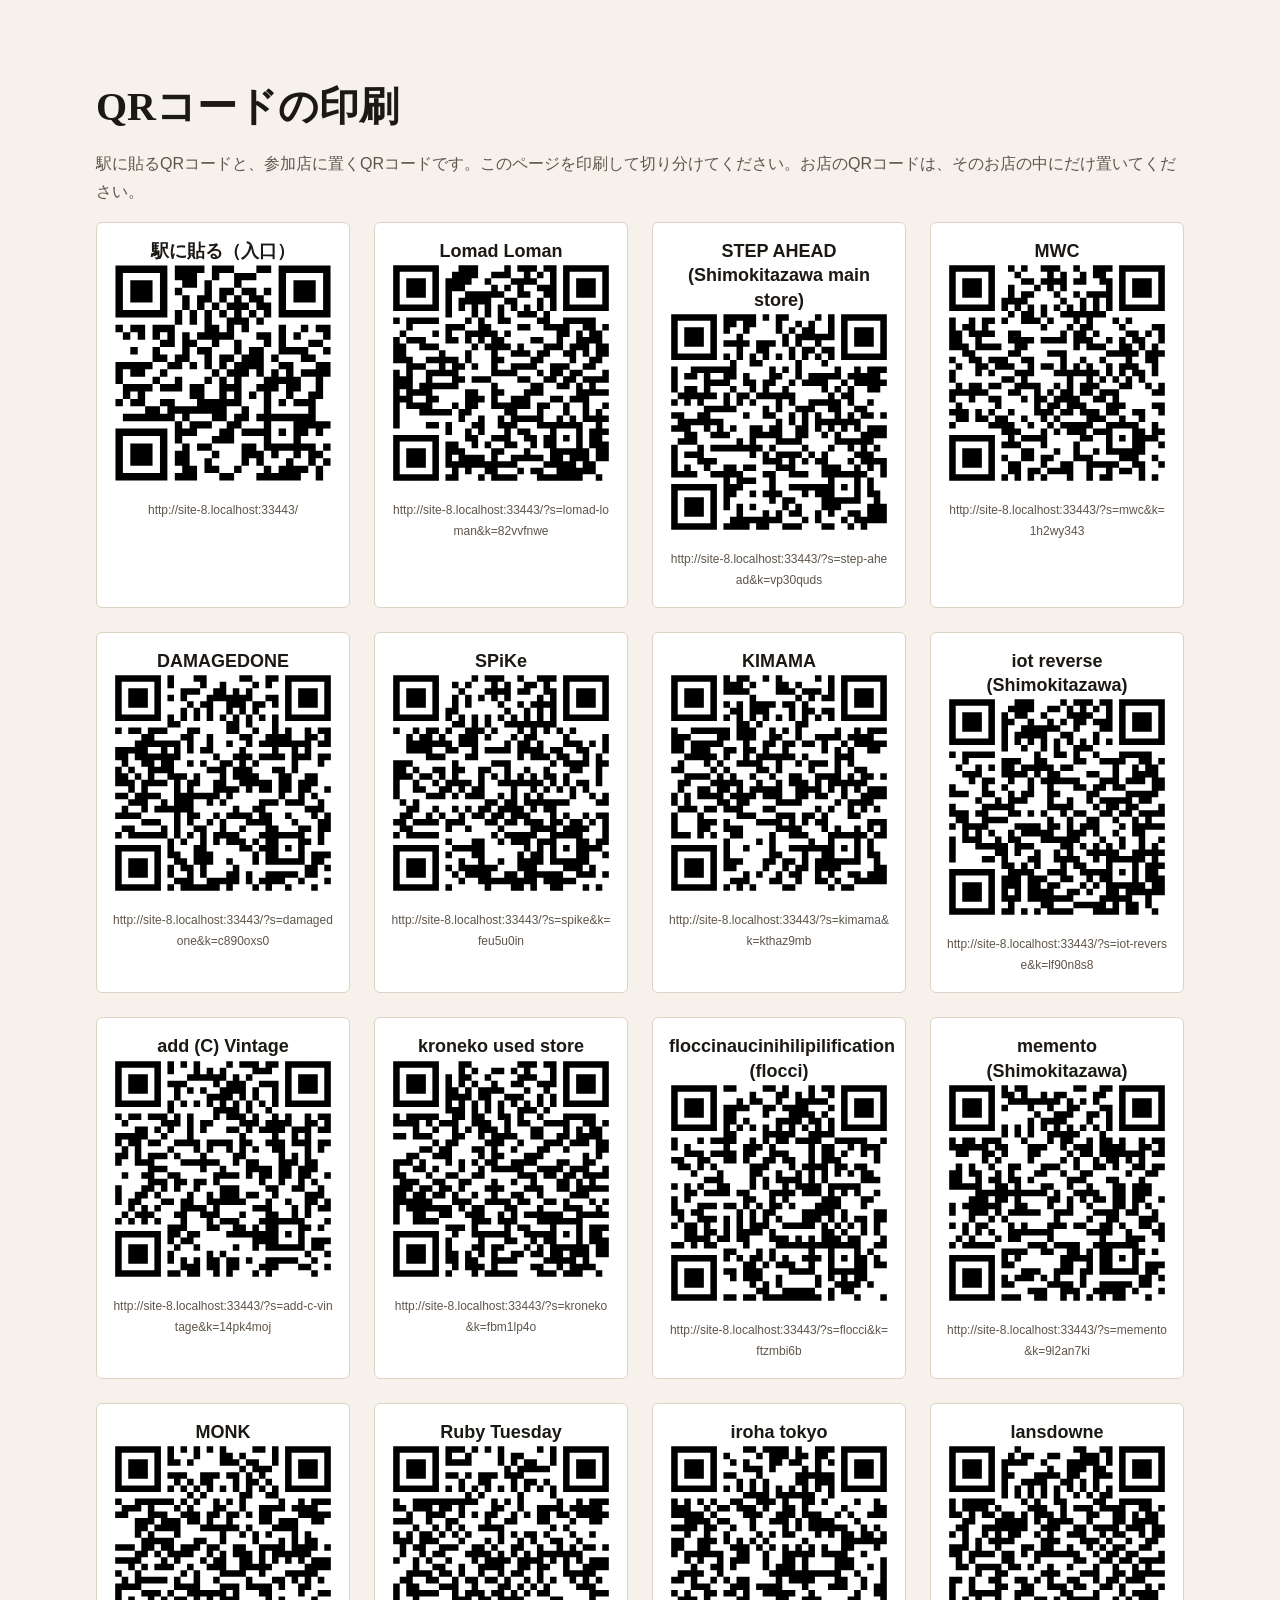
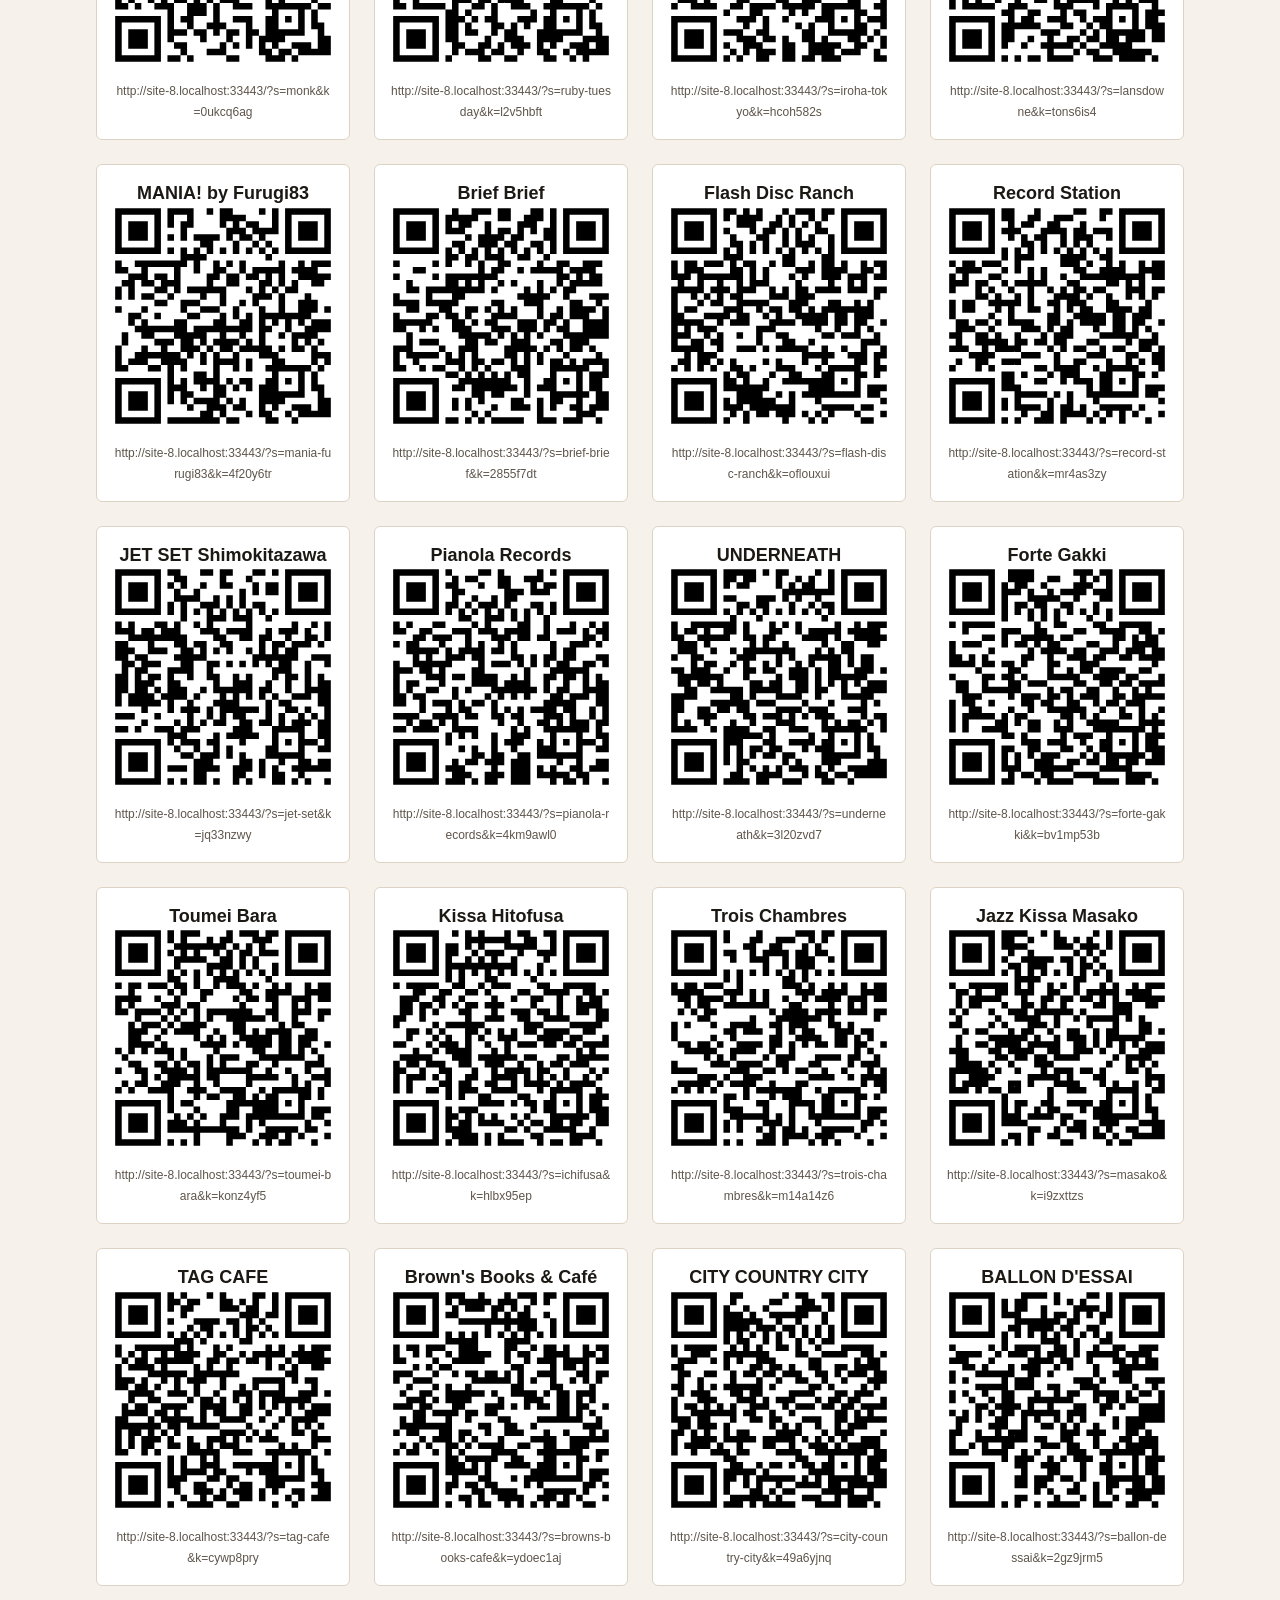
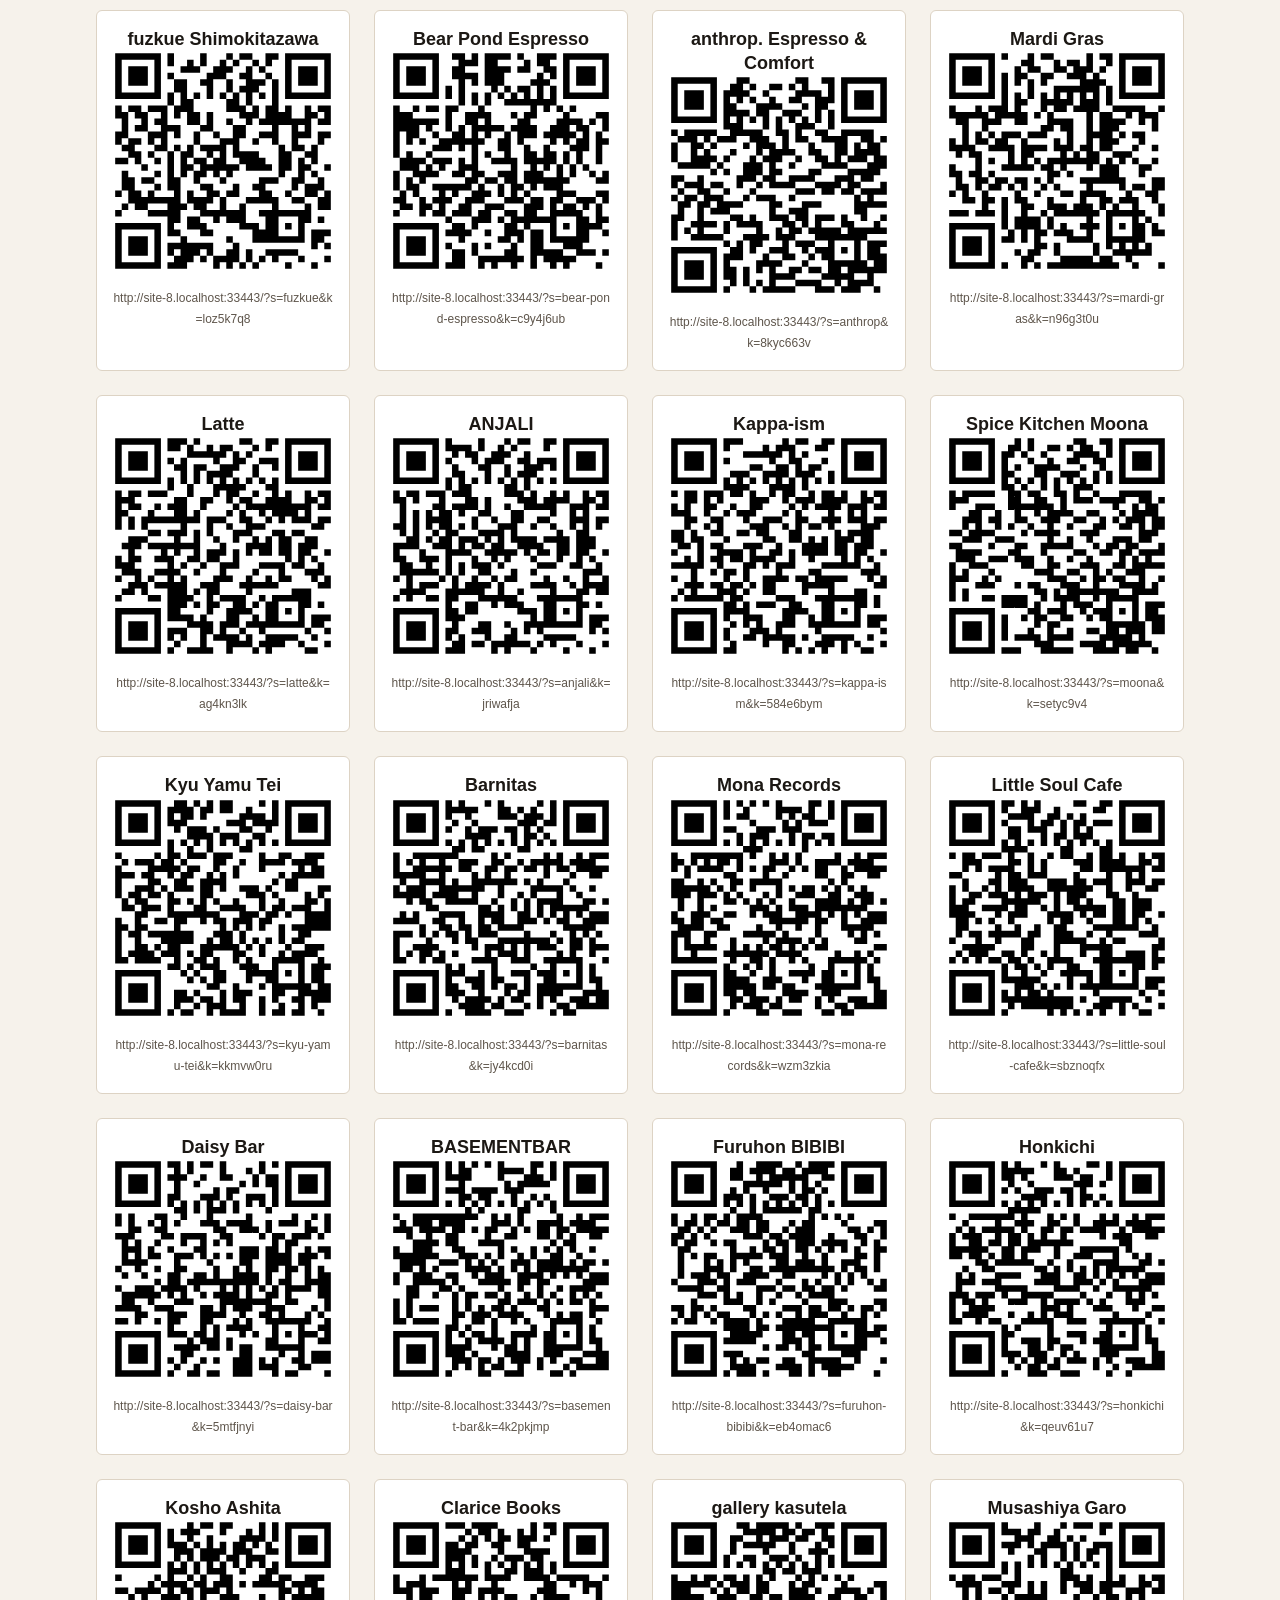
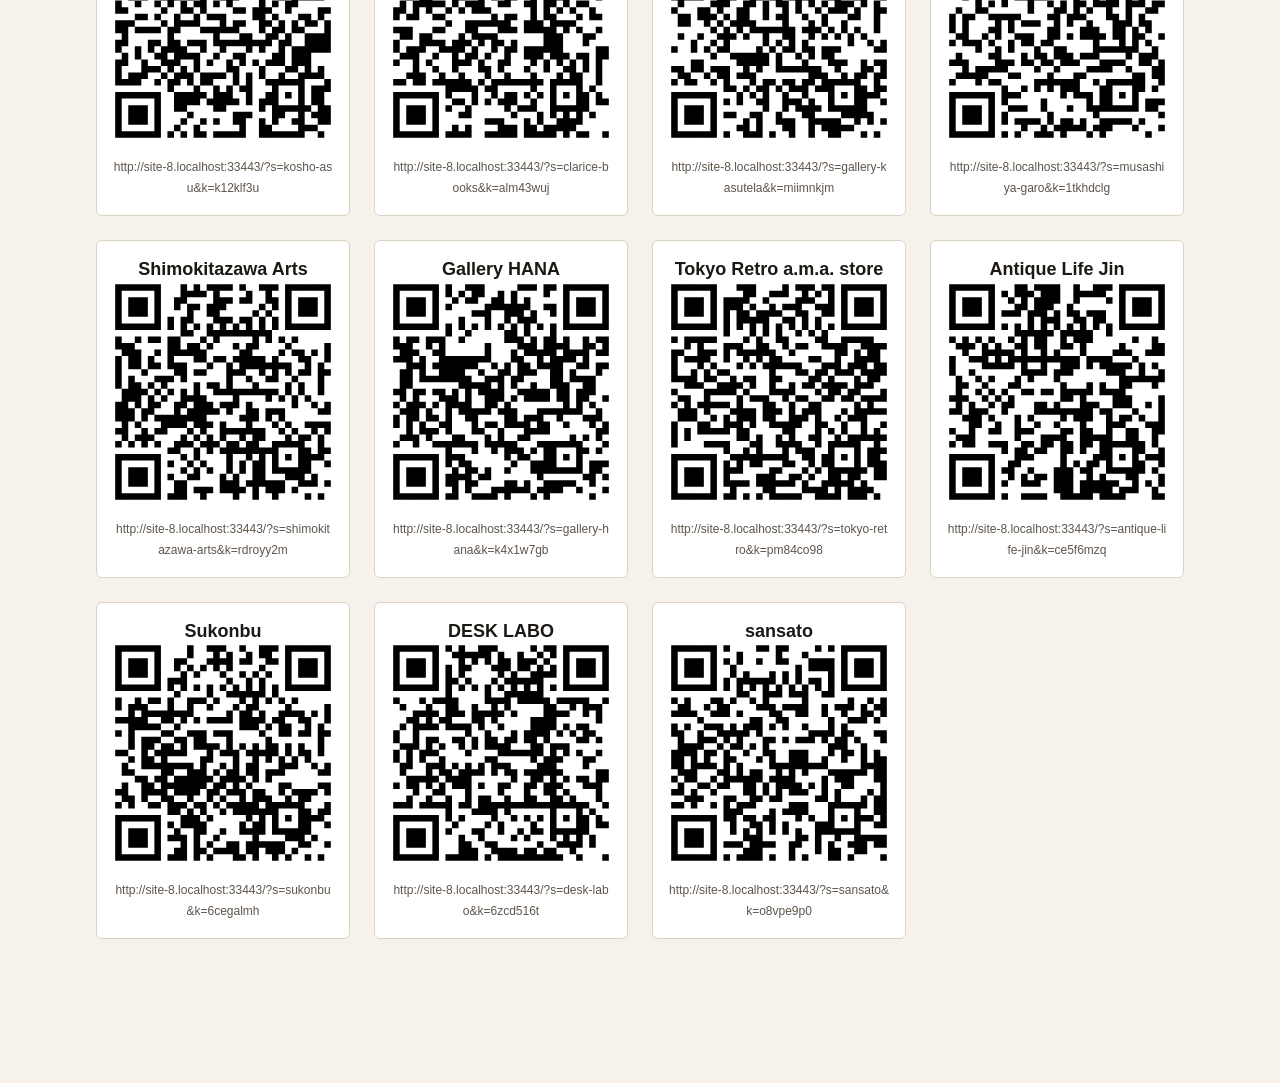
==== qr.html @ 96d7427f "ミニシアター・お笑いを外す" ====
<!DOCTYPE html>
<html lang="ja">
<head>
  <meta charset="UTF-8">
  <meta name="viewport" content="width=device-width, initial-scale=1">
  <title>QRコードの印刷</title>
  <meta name="robots" content="noindex">
  <link rel="stylesheet" href="style.css?v=16">
</head>
<body>
  <main class="qr-page">
    <section class="block">
      <h1 class="h-page">QRコードの印刷</h1>
      <p class="sub no-print">駅に貼るQRコードと、参加店に置くQRコードです。このページを印刷して切り分けてください。お店のQRコードは、そのお店の中にだけ置いてください。</p>
      <ul class="qr-list" id="list"></ul>
    </section>
  </main>
  <script src="vendor/qrcode.js"></script>
  <script src="data/config.js?v=16"></script>
  <script src="data/stores.js?v=16"></script>
  <script>
    (function () {
      var base = location.href.replace(/qr\.html.*$/, "");
      var items = [{ title: "駅に貼る（入口）", url: base }].concat(
        window.STORES.map(function (s) {
          return { title: s.name, url: base + "?s=" + encodeURIComponent(s.id) + "&k=" + encodeURIComponent(s.key) };
        })
      );
      document.getElementById("list").innerHTML = items.map(function (it) {
        var qr = qrcode(0, "M");
        qr.addData(it.url);
        qr.make();
        var title = it.title.replace(/[&<>]/g, function (c) { return { "&": "&amp;", "<": "&lt;", ">": "&gt;" }[c]; });
        return '<li class="qr-item"><h2>' + title + "</h2>" +
          qr.createSvgTag({ cellSize: 6, margin: 2, scalable: true }) +
          "<p>" + it.url.replace(/&/g, "&amp;") + "</p></li>";
      }).join("");
    })();
  </script>
</body>
</html>
---- style.css ----
:root {
  --bg: #F6F2EB;
  --paper: #ECE5D9;
  --ink: #1C1814;
  --sub: #5E554B;
  --night: #15110E;
  --on-night: #F2ECE2;
  --accent: #B5432A;
  --accent-dark: #8E3320;
  --line: #DDD3C4;
  --ok: #2F6B3F;
  --error: #A8321E;
  --r-btn: 4px;
  --r-box: 6px;
  --serif: "Noto Serif JP", "Hiragino Mincho ProN", "Yu Mincho", "Songti SC", "Nanum Myeongjo", Georgia, serif;
}

* { box-sizing: border-box; }
html { -webkit-text-size-adjust: 100%; scroll-padding-top: 72px; }

body {
  margin: 0;
  background: var(--bg);
  color: var(--ink);
  font-family: system-ui, -apple-system, "Segoe UI", Roboto, "Helvetica Neue", Arial, sans-serif;
  font-size: 16px;
  line-height: 1.75;
}
html:lang(ja) body { font-family: "Hiragino Sans", "Hiragino Kaku Gothic ProN", "Noto Sans JP", "Yu Gothic", sans-serif; }
html:lang(zh) body { font-family: "PingFang SC", "Hiragino Sans GB", "Noto Sans SC", "Microsoft YaHei", sans-serif; }
html:lang(ko) body { font-family: "Apple SD Gothic Neo", "Noto Sans KR", "Malgun Gothic", sans-serif; }

h1, h2, h3 { line-height: 1.35; margin: 0; }
img { max-width: 100%; }

.wrap {
  max-width: 1120px;
  margin: 0 auto;
  padding: 0 16px;
}
@media (min-width: 768px) { .wrap { padding: 0 32px; } }

/* ---- ヘッダー（どの画面でも上に固定） ---- */
.top {
  position: sticky;
  top: 0;
  z-index: 10;
  background: var(--night);
  color: var(--on-night);
}
.top-in {
  max-width: 1120px;
  margin: 0 auto;
  padding: 10px 16px;
  display: flex;
  flex-wrap: wrap;
  align-items: center;
  gap: 8px 24px;
}
@media (min-width: 768px) { .top-in { padding: 14px 32px; } }
.brand {
  font-family: var(--serif);
  font-weight: 700;
  font-size: 18px;
  letter-spacing: 0.04em;
  color: var(--on-night);
  text-decoration: none;
  margin-right: auto;
}
.nav { display: none; gap: 24px; }
.nav a { color: var(--on-night); text-decoration: none; font-size: 14px; }
.nav a:hover { text-decoration: underline; text-underline-offset: 4px; }
@media (min-width: 900px) { .nav { display: flex; } }
.langs { display: flex; gap: 4px; }
.langs button {
  font: inherit;
  font-size: 13px;
  padding: 3px 8px;
  border: 1px solid rgba(242, 236, 226, 0.35);
  border-radius: var(--r-btn);
  background: transparent;
  color: var(--on-night);
  cursor: pointer;
}
.langs button[aria-current="true"] {
  background: var(--on-night);
  border-color: var(--on-night);
  color: var(--night);
  font-weight: 700;
}

/* ---- トップの写真（お店の写真を並べ、上に名前を重ねる） ---- */
.hero {
  position: relative;
  height: 44vh;
  min-height: 300px;
  max-height: 640px;
  overflow: hidden;
  background: var(--night);
}
@media (min-width: 768px) { .hero { height: 70vh; } }
.mosaic {
  position: absolute;
  inset: 0;
  display: grid;
  grid-template-columns: repeat(3, minmax(0, 1fr));
  grid-template-rows: repeat(3, minmax(0, 1fr));
  gap: 2px;
}
.mosaic img { width: 100%; height: 100%; min-height: 0; object-fit: cover; display: block; }
.mosaic img:nth-child(n+10) { display: none; }
@media (min-width: 768px) {
  .mosaic { grid-template-columns: repeat(4, minmax(0, 1fr)); }
  .mosaic img:nth-child(n+10) { display: block; }
}
.hero::after {
  content: "";
  position: absolute;
  inset: 0;
  background: rgba(21, 17, 14, 0.58);
}
.hero-text {
  position: absolute;
  inset: 0;
  z-index: 1;
  display: flex;
  flex-direction: column;
  align-items: center;
  justify-content: center;
  text-align: center;
  padding: 0 16px;
  color: var(--on-night);
}
.hero-name {
  font-family: var(--serif);
  font-size: clamp(30px, 8vw, 64px);
  font-weight: 700;
  letter-spacing: 0.06em;
  margin: 0;
  line-height: 1.2;
  text-wrap: balance;
}
@media (max-width: 599px) { .hero-name { font-size: 34px; letter-spacing: 0.03em; } }
.hero-line {
  font-family: var(--serif);
  font-weight: 500;
  font-size: clamp(16px, 3.4vw, 24px);
  letter-spacing: 0.12em;
  margin-top: 16px;
  padding-top: 16px;
  border-top: 1px solid rgba(242, 236, 226, 0.6);
  text-wrap: balance;
}
@media (max-width: 599px) { .hero-line { letter-spacing: 0.04em; } }

/* ---- 見出し ---- */
.h-sec {
  font-family: var(--serif);
  font-size: clamp(22px, 4.5vw, 30px);
  font-weight: 700;
  letter-spacing: 0.04em;
}
.h-page {
  font-family: var(--serif);
  font-size: clamp(26px, 6vw, 40px);
  font-weight: 700;
  margin: 40px 0 16px;
}
.sub { color: var(--sub); margin: 8px 0 16px; }

.resume { margin: 24px 0 0; }
.resume a { color: var(--accent); font-weight: 700; }

/* ---- スタイルを選ぶ ---- */
.pick { padding: 40px 0 0; }
.tiles-group { border: 0; padding: 0; margin: 32px 0 0; min-width: 0; }
.h-group {
  font-family: var(--serif);
  font-size: 20px;
  font-weight: 700;
  padding: 0 0 8px;
  border-bottom: 2px solid var(--ink);
  width: 100%;
}
.tiles-group .sub { margin: 12px 0 0; }
.tiles {
  border: 0;
  padding: 0;
  margin: 16px 0 0;
  display: grid;
  grid-template-columns: repeat(2, 1fr);
  gap: 8px;
}
@media (min-width: 600px) { .tiles { grid-template-columns: repeat(3, 1fr); gap: 12px; } }
@media (min-width: 1000px) { .tiles { grid-template-columns: repeat(4, 1fr); } }
.tile {
  position: relative;
  display: block;
  aspect-ratio: 4 / 3;
  overflow: hidden;
  border-radius: var(--r-box);
  background: var(--night);
  cursor: pointer;
  outline: 3px solid transparent;
  outline-offset: -3px;
}
.tile input { position: absolute; opacity: 0; width: 1px; height: 1px; }
.tile img { width: 100%; height: 100%; object-fit: cover; display: block; }
.tile.no-photo { background: #2B241E; }
.tile-label {
  position: absolute;
  left: 0; right: 0; bottom: 0;
  padding: 8px 12px;
  background: rgba(21, 17, 14, 0.78);
  color: var(--on-night);
  display: flex;
  flex-direction: column;
}
.tile.no-photo .tile-label { top: 0; justify-content: flex-end; background: none; }
.tile-name { font-weight: 700; font-size: 15px; line-height: 1.4; }
.tile-count { font-size: 12px; opacity: 0.8; }
.tile-check {
  position: absolute;
  top: 8px; right: 8px;
  width: 28px; height: 28px;
  border-radius: 50%;
  border: 2px solid var(--on-night);
  background: rgba(21, 17, 14, 0.4);
}
.tile input:checked ~ .tile-check { background: var(--accent); border-color: var(--accent); }
.tile input:checked ~ .tile-check::after {
  content: "";
  position: absolute;
  left: 8px; top: 3px;
  width: 7px; height: 13px;
  border: solid #fff;
  border-width: 0 3px 3px 0;
  transform: rotate(45deg);
}
.tile:has(input:checked) { outline-color: var(--accent); }
.tile:has(input:focus-visible) { outline-color: var(--ink); }

.pick-bar {
  position: static;
  bottom: 0;
  z-index: 5;
  margin: 16px -16px 0;
  padding: 12px 16px;
  background: var(--bg);
  border-top: 1px solid var(--line);
}
@media (min-width: 768px) { .pick-bar { margin: 24px 0 0; padding: 16px 0; } }
.pick-bar.is-on { position: sticky; }
.pick-bar-in { display: flex; align-items: center; gap: 16px; }
.pick-count { color: var(--sub); font-size: 14px; white-space: nowrap; }
.pick-bar .btn { margin: 0; }
@media (min-width: 768px) { .pick-bar .btn { width: auto; min-width: 280px; margin-left: auto; } }

/* ---- 遊び方・地図 ---- */
.steps { padding: 56px 0 0; }
.steps ol {
  margin: 16px 0 0;
  padding: 0;
  list-style: none;
  counter-reset: step;
  display: grid;
  gap: 12px;
}
@media (min-width: 900px) { .steps ol { grid-template-columns: 1.1fr 1fr 1.2fr; gap: 32px; } }
.steps li {
  counter-increment: step;
  padding-top: 12px;
  border-top: 2px solid var(--ink);
}
.steps li::before {
  content: counter(step, decimal-leading-zero);
  display: block;
  font-family: var(--serif);
  font-size: 22px;
  font-weight: 700;
  color: var(--accent);
}
.map { padding: 56px 0 64px; }
.map iframe {
  display: block;
  width: 100%;
  height: 320px;
  border: 1px solid var(--line);
  border-radius: var(--r-box);
}
@media (min-width: 768px) { .map iframe { height: 440px; } }
.map-credit { font-size: 12px; color: var(--sub); margin: 4px 0 0; }
.map-credit a { color: inherit; }

/* ---- ボタン・リンク ---- */
.actions { display: flex; flex-direction: column; gap: 8px; margin-top: 24px; }
.btn {
  display: block;
  width: 100%;
  font: inherit;
  font-weight: 700;
  text-align: center;
  text-decoration: none;
  padding: 14px 16px;
  margin-top: 16px;
  border: 2px solid var(--ink);
  border-radius: var(--r-btn);
  background: var(--ink);
  color: var(--bg);
  cursor: pointer;
}
.actions .btn { margin-top: 0; }
.btn:hover { background: var(--accent-dark); border-color: var(--accent-dark); }
.btn-go { background: var(--accent); border-color: var(--accent); }
.btn:disabled { background: var(--line); border-color: var(--line); color: var(--sub); cursor: default; }
.btn-line { background: transparent; color: var(--ink); }
.btn-line:hover { background: var(--paper); color: var(--ink); border-color: var(--ink); }
@media (min-width: 768px) { .route .btn, .about .btn { width: auto; display: inline-block; padding: 12px 32px; } }
.btn:focus-visible, .langs button:focus-visible, .link:focus-visible, .nav a:focus-visible {
  outline: 3px solid var(--accent);
  outline-offset: 2px;
}
.link { display: inline-block; margin-top: 8px; color: var(--accent); font-weight: 700; }
.shop-links { display: flex; flex-wrap: wrap; gap: 4px 20px; }
.link-sub { color: var(--ink); font-weight: 400; }

/* ---- 3軒の画面：選んだスタイルの写真を上に大きく出す ---- */
.banner {
  position: relative;
  height: 34vh;
  min-height: 220px;
  max-height: 420px;
  overflow: hidden;
  background: var(--night);
}
.banner-photos { position: absolute; inset: 0; display: grid; grid-auto-flow: column; grid-auto-columns: minmax(0, 1fr); gap: 2px; }
.banner img { width: 100%; height: 100%; object-fit: cover; display: block; }
@media (max-width: 599px) { .banner-photos.n3 img:nth-child(3), .banner-photos.n4 img:nth-child(n+3) { display: none; } }
.banner::after { content: ""; position: absolute; inset: 0; background: rgba(21, 17, 14, 0.5); }
.banner-text {
  position: absolute;
  z-index: 1;
  left: 0; right: 0; bottom: 0;
  max-width: 1120px;
  margin: 0 auto;
  padding: 24px 16px;
  color: var(--on-night);
}
@media (min-width: 768px) { .banner-text { padding: 40px 32px; } }
.banner-kicker { margin: 0; font-size: 14px; letter-spacing: 0.08em; }
.banner-title { font-family: var(--serif); font-size: clamp(28px, 6vw, 48px); font-weight: 700; }

.route { padding-bottom: 64px; }
.progress {
  display: flex; align-items: center; gap: 16px;
  font-weight: 700; margin: 24px 0 8px;
}
.meter { flex: 1; height: 6px; background: var(--paper); border-radius: 3px; overflow: hidden; max-width: 480px; }
.meter span { display: block; height: 100%; background: var(--accent); }

.shops { list-style: none; padding: 0; margin: 32px 0 0; }
.shop {
  border: 1px solid var(--line);
  border-radius: var(--r-box);
  background: #fff;
  overflow: hidden;
  margin-bottom: 20px;
}
@media (min-width: 768px) {
  .shop { display: grid; grid-template-columns: 2fr 3fr; }
  .shop.no-photo { grid-template-columns: 1fr; }
}
.shop-photo { margin: 0; }
.shop-photo img { display: block; width: 100%; height: 220px; object-fit: cover; }
@media (min-width: 768px) { .shop-photo img { height: 100%; min-height: 280px; } }
.shop-body { padding: 20px; }
@media (min-width: 768px) { .shop-body { padding: 28px 32px; } }
.shop-body p { margin: 8px 0 0; }
.shop-head { display: flex; align-items: flex-start; gap: 16px; }
.shop-head h3 { flex: 1; min-width: 0; font-family: var(--serif); font-size: 22px; font-weight: 700; overflow-wrap: anywhere; }
.shop-no {
  flex: none;
  font-family: var(--serif);
  font-size: 22px;
  font-weight: 700;
  color: var(--accent);
  line-height: 1.35;
}
.status {
  flex: none;
  font-size: 13px;
  font-weight: 700;
  color: var(--sub);
  padding: 2px 8px;
  border: 1px solid var(--line);
  border-radius: var(--r-btn);
}
.is-found .status { color: var(--ok); border-color: var(--ok); }
.cats { color: var(--accent); font-size: 13px; font-weight: 700; letter-spacing: 0.04em; }
.desc { font-size: 15px; }
.addr { font-size: 13px; color: var(--sub); }
.done { font-size: 20px; font-weight: 700; color: var(--ok); margin: 16px 0 0; }

/* ---- メッセージ ---- */
.block { padding: 40px 0 64px; }
.message-text { font-family: var(--serif); font-size: 22px; font-weight: 700; margin: 0; }
.is-ok .message-text { color: var(--ok); }

/* ---- このサイトについて ---- */
.about { max-width: 760px; padding-bottom: 64px; }
.about .h-sec { font-size: 20px; margin-top: 40px; }
.about-info { margin: 16px 0 0; }
.about-info div { display: flex; gap: 16px; padding: 8px 0; border-bottom: 1px solid var(--line); }
.about-info dt { width: 8em; flex: none; color: var(--sub); }
.about-info dd { margin: 0; }
.about a { color: var(--accent); }

/* ---- ページ下 ---- */
.foot { background: var(--night); color: var(--on-night); font-size: 14px; }
.foot-in { padding-top: 40px; padding-bottom: 40px; display: grid; gap: 16px; }
@media (min-width: 768px) { .foot-in { grid-template-columns: 1fr 2fr; align-items: start; } }
.foot-brand { font-family: var(--serif); font-size: 20px; font-weight: 700; margin: 0; }
.foot-info { margin: 0; }
.foot-info div { display: flex; gap: 16px; }
.foot-info dt { width: 7em; flex: none; opacity: 0.7; }
.foot-info dd { margin: 0; }
.foot a { color: var(--on-night); }
.foot-links, .foot-copy { margin: 0; }
.foot-copy { opacity: 0.7; font-size: 12px; }
@media (min-width: 768px) { .foot-links, .foot-copy { grid-column: 2; } }

.visually-hidden {
  position: absolute; width: 1px; height: 1px; overflow: hidden;
  clip: rect(0 0 0 0); white-space: nowrap;
}
.error { color: var(--error); font-weight: 700; }

/* ---- 印刷用QRページ ---- */
.qr-page { max-width: 1120px; margin: 0 auto; padding: 0 16px 64px; }
.qr-list { list-style: none; padding: 0; display: grid; gap: 24px; grid-template-columns: repeat(auto-fill, minmax(240px, 1fr)); }
.qr-item {
  border: 1px solid var(--line);
  border-radius: var(--r-box);
  background: #fff;
  padding: 16px;
  text-align: center;
  break-inside: avoid;
}
.qr-item svg { width: 100%; max-width: 220px; height: auto; }
.qr-item h2 { font-size: 18px; }
.qr-item p { font-size: 12px; color: var(--sub); word-break: break-all; margin: 8px 0 0; }

@media print {
  body { background: #fff; }
  .no-print { display: none; }
}
@media (prefers-reduced-motion: reduce) { html { scroll-behavior: auto; } }
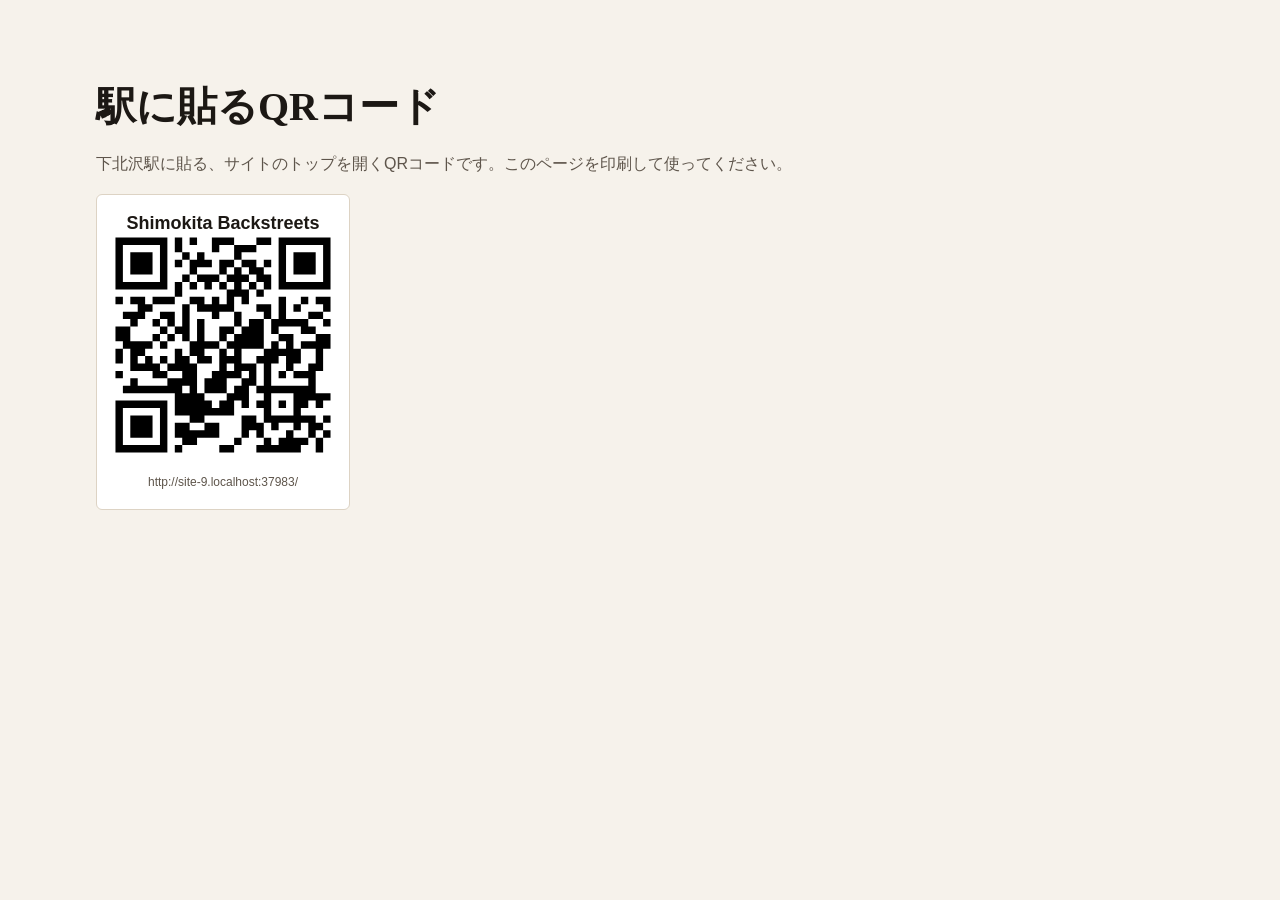
==== commit 08c6a57c: "トップの写真を自動で切り替わるようにし、店内のQRコードの仕組みを外す - 開いたときにスタイルが選ばれた状態になるのを直す - サイト名を Shimokita Backstreets にし、画面の言" ====
--- a/qr.html
+++ b/qr.html
@@ -3,38 +3,28 @@
 <head>
   <meta charset="UTF-8">
   <meta name="viewport" content="width=device-width, initial-scale=1">
-  <title>QRコードの印刷</title>
+  <title>駅に貼るQRコード</title>
   <meta name="robots" content="noindex">
-  <link rel="stylesheet" href="style.css?v=16">
+  <link rel="stylesheet" href="style.css?v=17">
 </head>
 <body>
   <main class="qr-page">
     <section class="block">
-      <h1 class="h-page">QRコードの印刷</h1>
-      <p class="sub no-print">駅に貼るQRコードと、参加店に置くQRコードです。このページを印刷して切り分けてください。お店のQRコードは、そのお店の中にだけ置いてください。</p>
+      <h1 class="h-page">駅に貼るQRコード</h1>
+      <p class="sub no-print">下北沢駅に貼る、サイトのトップを開くQRコードです。このページを印刷して使ってください。</p>
       <ul class="qr-list" id="list"></ul>
     </section>
   </main>
   <script src="vendor/qrcode.js"></script>
-  <script src="data/config.js?v=16"></script>
-  <script src="data/stores.js?v=16"></script>
   <script>
     (function () {
-      var base = location.href.replace(/qr\.html.*$/, "");
-      var items = [{ title: "駅に貼る（入口）", url: base }].concat(
-        window.STORES.map(function (s) {
-          return { title: s.name, url: base + "?s=" + encodeURIComponent(s.id) + "&k=" + encodeURIComponent(s.key) };
-        })
-      );
-      document.getElementById("list").innerHTML = items.map(function (it) {
-        var qr = qrcode(0, "M");
-        qr.addData(it.url);
-        qr.make();
-        var title = it.title.replace(/[&<>]/g, function (c) { return { "&": "&amp;", "<": "&lt;", ">": "&gt;" }[c]; });
-        return '<li class="qr-item"><h2>' + title + "</h2>" +
-          qr.createSvgTag({ cellSize: 6, margin: 2, scalable: true }) +
-          "<p>" + it.url.replace(/&/g, "&amp;") + "</p></li>";
-      }).join("");
+      var url = location.href.replace(/qr\.html.*$/, "");
+      var qr = qrcode(0, "M");
+      qr.addData(url);
+      qr.make();
+      document.getElementById("list").innerHTML = '<li class="qr-item"><h2>Shimokita Backstreets</h2>' +
+        qr.createSvgTag({ cellSize: 6, margin: 2, scalable: true }) +
+        "<p>" + url.replace(/&/g, "&amp;") + "</p></li>";
     })();
   </script>
 </body>
--- a/style.css
+++ b/style.css
@@ -89,36 +89,109 @@
   font-weight: 700;
 }
 
-/* ---- トップの写真（お店の写真を並べ、上に名前を重ねる） ---- */
+/* ---- トップの写真（お店の写真が自動で切り替わり、上に名前を重ねる） ---- */
 .hero {
   position: relative;
-  height: 44vh;
-  min-height: 300px;
-  max-height: 640px;
+  height: 56vh;
+  min-height: 360px;
+  max-height: 720px;
   overflow: hidden;
   background: var(--night);
 }
-@media (min-width: 768px) { .hero { height: 70vh; } }
-.mosaic {
+@media (min-width: 768px) { .hero { height: 76vh; } }
+.slides { position: absolute; inset: 0; }
+.slide {
   position: absolute;
   inset: 0;
-  display: grid;
-  grid-template-columns: repeat(3, minmax(0, 1fr));
-  grid-template-rows: repeat(3, minmax(0, 1fr));
-  gap: 2px;
-}
-.mosaic img { width: 100%; height: 100%; min-height: 0; object-fit: cover; display: block; }
-.mosaic img:nth-child(n+10) { display: none; }
-@media (min-width: 768px) {
-  .mosaic { grid-template-columns: repeat(4, minmax(0, 1fr)); }
-  .mosaic img:nth-child(n+10) { display: block; }
-}
-.hero::after {
+  margin: 0;
+  opacity: 0;
+  transition: opacity 1.2s ease;
+}
+.slide.is-on { opacity: 1; }
+.slide img { width: 100%; height: 100%; object-fit: cover; display: block; }
+.slide::after {
   content: "";
   position: absolute;
   inset: 0;
-  background: rgba(21, 17, 14, 0.58);
-}
+  background: rgba(21, 17, 14, 0.5);
+}
+.slide-name {
+  position: absolute;
+  left: 16px;
+  bottom: 64px;
+  z-index: 2;
+  color: var(--on-night);
+  font-family: var(--serif);
+  font-size: 14px;
+  letter-spacing: 0.06em;
+  pointer-events: none;
+}
+@media (min-width: 768px) { .slide-name { left: 32px; bottom: 28px; font-size: 15px; } }
+.slide-ctrl {
+  position: absolute;
+  left: 0;
+  right: 0;
+  bottom: 16px;
+  z-index: 3;
+  display: flex;
+  align-items: center;
+  justify-content: center;
+  gap: 8px;
+}
+@media (min-width: 768px) { .slide-ctrl { left: auto; right: 32px; bottom: 20px; } }
+.dots { display: flex; gap: 6px; }
+.dot {
+  width: 24px;
+  height: 24px;
+  padding: 0;
+  border: 0;
+  background: transparent;
+  cursor: pointer;
+  position: relative;
+}
+.dot::before {
+  content: "";
+  position: absolute;
+  left: 2px;
+  right: 2px;
+  top: 11px;
+  height: 2px;
+  background: rgba(242, 236, 226, 0.45);
+}
+.dot.is-on::before { background: var(--on-night); height: 3px; top: 10px; }
+.slide-btn {
+  width: 36px;
+  height: 36px;
+  padding: 0;
+  border: 1px solid rgba(242, 236, 226, 0.6);
+  border-radius: 50%;
+  background: transparent;
+  color: var(--on-night);
+  cursor: pointer;
+  display: flex;
+  align-items: center;
+  justify-content: center;
+}
+.slide-btn:hover { background: rgba(242, 236, 226, 0.15); }
+.dot:focus-visible, .slide-btn:focus-visible { outline: 2px solid var(--on-night); outline-offset: 2px; }
+.arrow {
+  width: 9px;
+  height: 9px;
+  border-top: 2px solid currentColor;
+  border-right: 2px solid currentColor;
+}
+.arrow-r { transform: translateX(-2px) rotate(45deg); }
+.arrow-l { transform: translateX(2px) rotate(-135deg); }
+.icon-pause { width: 10px; height: 12px; border-left: 3px solid currentColor; border-right: 3px solid currentColor; }
+.icon-play {
+  width: 0;
+  height: 0;
+  margin-left: 3px;
+  border-top: 7px solid transparent;
+  border-bottom: 7px solid transparent;
+  border-left: 11px solid currentColor;
+}
+@media (prefers-reduced-motion: reduce) { .slide { transition: none; } }
 .hero-text {
   position: absolute;
   inset: 0;
@@ -128,8 +201,9 @@
   align-items: center;
   justify-content: center;
   text-align: center;
-  padding: 0 16px;
-  color: var(--on-night);
+  padding: 0 16px 48px;
+  color: var(--on-night);
+  pointer-events: none;
 }
 .hero-name {
   font-family: var(--serif);
@@ -351,12 +425,7 @@
 .banner-title { font-family: var(--serif); font-size: clamp(28px, 6vw, 48px); font-weight: 700; }
 
 .route { padding-bottom: 64px; }
-.progress {
-  display: flex; align-items: center; gap: 16px;
-  font-weight: 700; margin: 24px 0 8px;
-}
-.meter { flex: 1; height: 6px; background: var(--paper); border-radius: 3px; overflow: hidden; max-width: 480px; }
-.meter span { display: block; height: 100%; background: var(--accent); }
+.list-count { font-weight: 700; color: var(--sub); margin: 24px 0 8px; }
 
 .shops { list-style: none; padding: 0; margin: 32px 0 0; }
 .shop {
@@ -386,25 +455,12 @@
   color: var(--accent);
   line-height: 1.35;
 }
-.status {
-  flex: none;
-  font-size: 13px;
-  font-weight: 700;
-  color: var(--sub);
-  padding: 2px 8px;
-  border: 1px solid var(--line);
-  border-radius: var(--r-btn);
-}
-.is-found .status { color: var(--ok); border-color: var(--ok); }
 .cats { color: var(--accent); font-size: 13px; font-weight: 700; letter-spacing: 0.04em; }
 .desc { font-size: 15px; }
 .addr { font-size: 13px; color: var(--sub); }
-.done { font-size: 20px; font-weight: 700; color: var(--ok); margin: 16px 0 0; }
-
-/* ---- メッセージ ---- */
+
+/* ---- 印刷用ページの余白 ---- */
 .block { padding: 40px 0 64px; }
-.message-text { font-family: var(--serif); font-size: 22px; font-weight: 700; margin: 0; }
-.is-ok .message-text { color: var(--ok); }
 
 /* ---- このサイトについて ---- */
 .about { max-width: 760px; padding-bottom: 64px; }
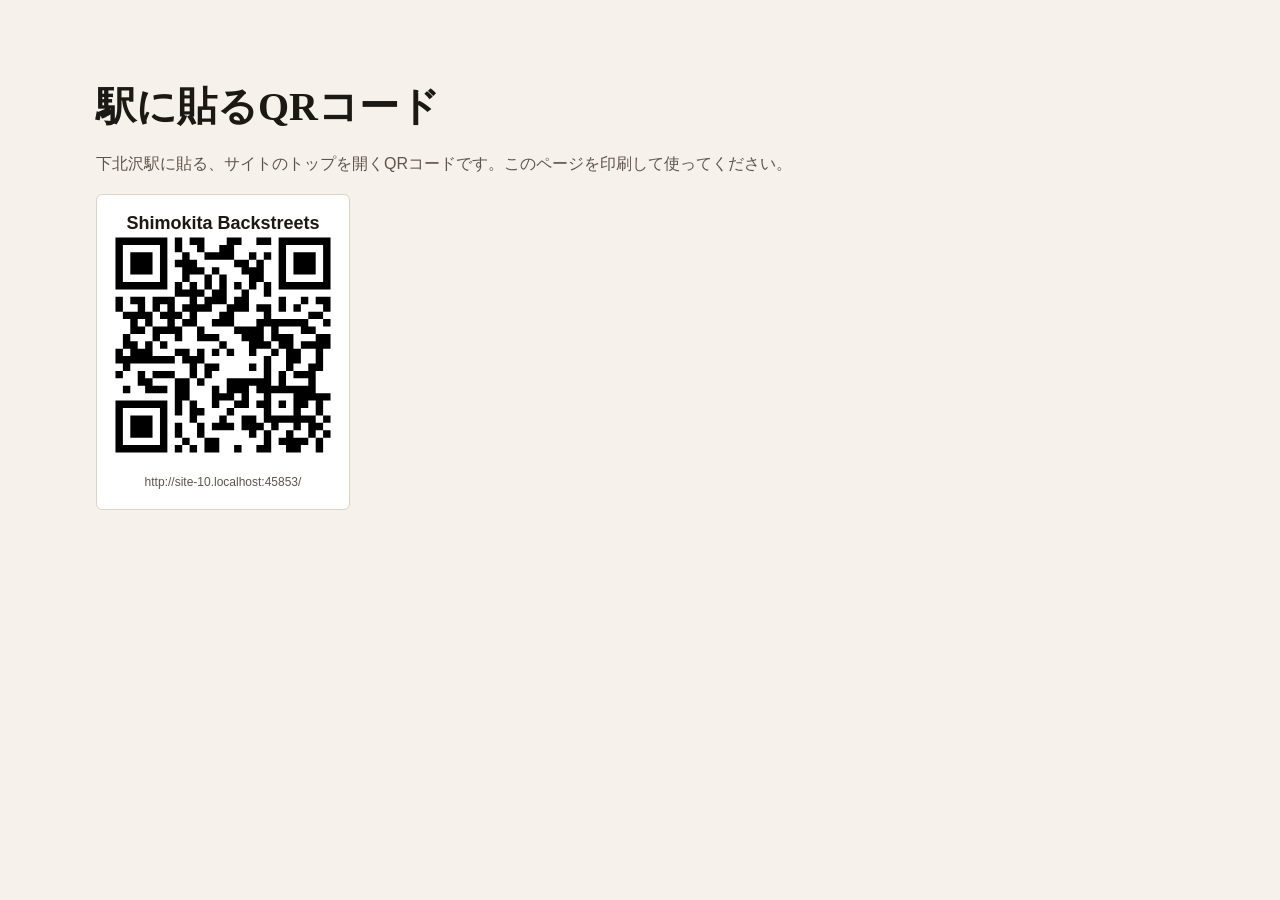
==== commit 500fdd0a: "5軒に写真を足し、小さい写真はトップの切り替えに出さないようにする" ====
--- a/qr.html
+++ b/qr.html
@@ -5,7 +5,7 @@
   <meta name="viewport" content="width=device-width, initial-scale=1">
   <title>駅に貼るQRコード</title>
   <meta name="robots" content="noindex">
-  <link rel="stylesheet" href="style.css?v=17">
+  <link rel="stylesheet" href="style.css?v=18">
 </head>
 <body>
   <main class="qr-page">
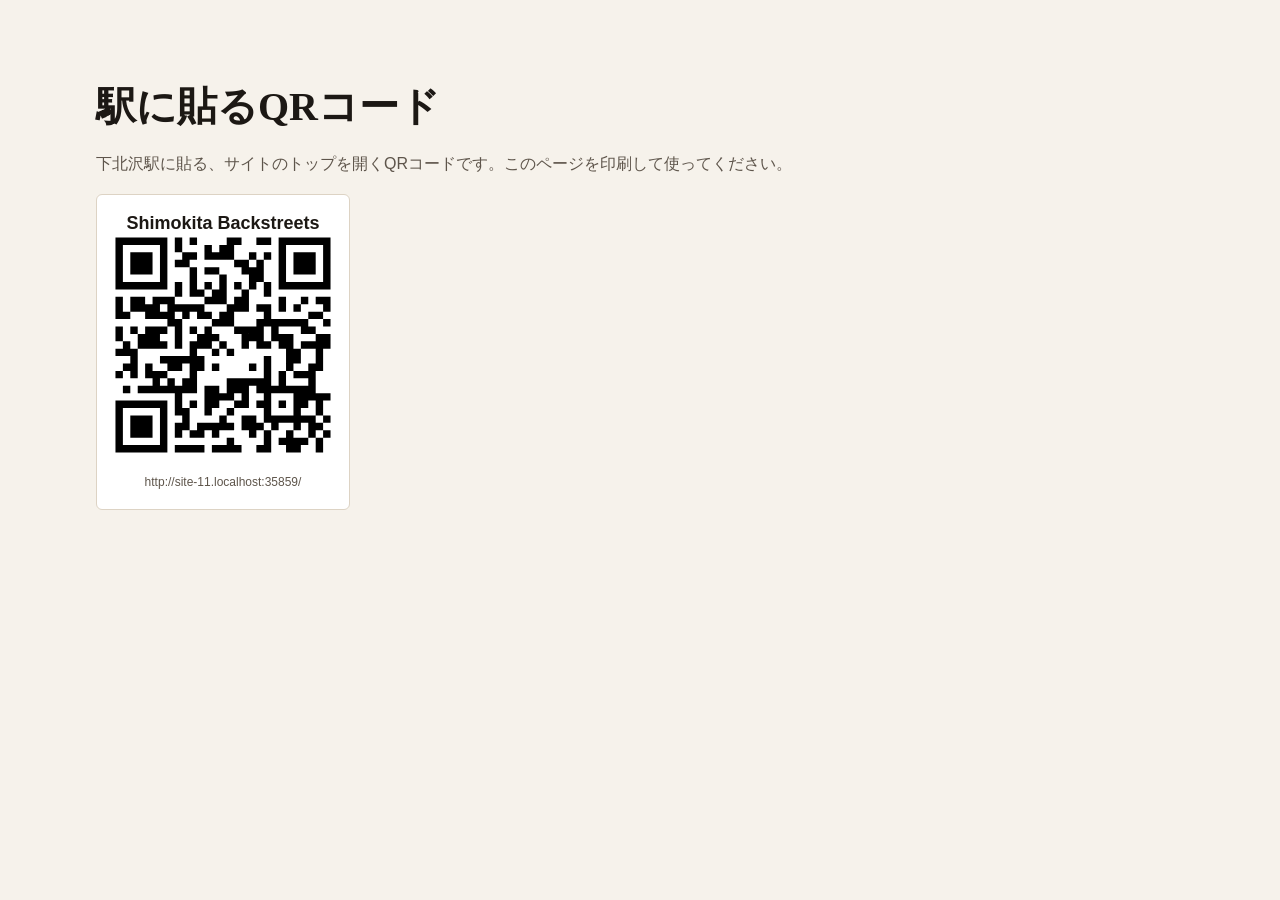
==== commit 774d23de: "写真のない武蔵屋画廊を外し、見出しの書体を Zen Old Mincho に変える" ====
--- a/qr.html
+++ b/qr.html
@@ -5,7 +5,7 @@
   <meta name="viewport" content="width=device-width, initial-scale=1">
   <title>駅に貼るQRコード</title>
   <meta name="robots" content="noindex">
-  <link rel="stylesheet" href="style.css?v=18">
+  <link rel="stylesheet" href="style.css?v=19">
 </head>
 <body>
   <main class="qr-page">
--- a/style.css
+++ b/style.css
@@ -12,7 +12,7 @@
   --error: #A8321E;
   --r-btn: 4px;
   --r-box: 6px;
-  --serif: "Noto Serif JP", "Hiragino Mincho ProN", "Yu Mincho", "Songti SC", "Nanum Myeongjo", Georgia, serif;
+  --serif: "Zen Old Mincho", "Hiragino Mincho ProN", "Yu Mincho", "Songti SC", "Nanum Myeongjo", Georgia, serif;
 }
 
 * { box-sizing: border-box; }
@@ -208,7 +208,7 @@
 .hero-name {
   font-family: var(--serif);
   font-size: clamp(30px, 8vw, 64px);
-  font-weight: 700;
+  font-weight: 900;
   letter-spacing: 0.06em;
   margin: 0;
   line-height: 1.2;
@@ -219,7 +219,7 @@
   font-family: var(--serif);
   font-weight: 500;
   font-size: clamp(16px, 3.4vw, 24px);
-  letter-spacing: 0.12em;
+  letter-spacing: 0.04em;
   margin-top: 16px;
   padding-top: 16px;
   border-top: 1px solid rgba(242, 236, 226, 0.6);
@@ -422,7 +422,7 @@
 }
 @media (min-width: 768px) { .banner-text { padding: 40px 32px; } }
 .banner-kicker { margin: 0; font-size: 14px; letter-spacing: 0.08em; }
-.banner-title { font-family: var(--serif); font-size: clamp(28px, 6vw, 48px); font-weight: 700; }
+.banner-title { font-family: var(--serif); font-size: clamp(28px, 6vw, 48px); font-weight: 900; }
 
 .route { padding-bottom: 64px; }
 .list-count { font-weight: 700; color: var(--sub); margin: 24px 0 8px; }
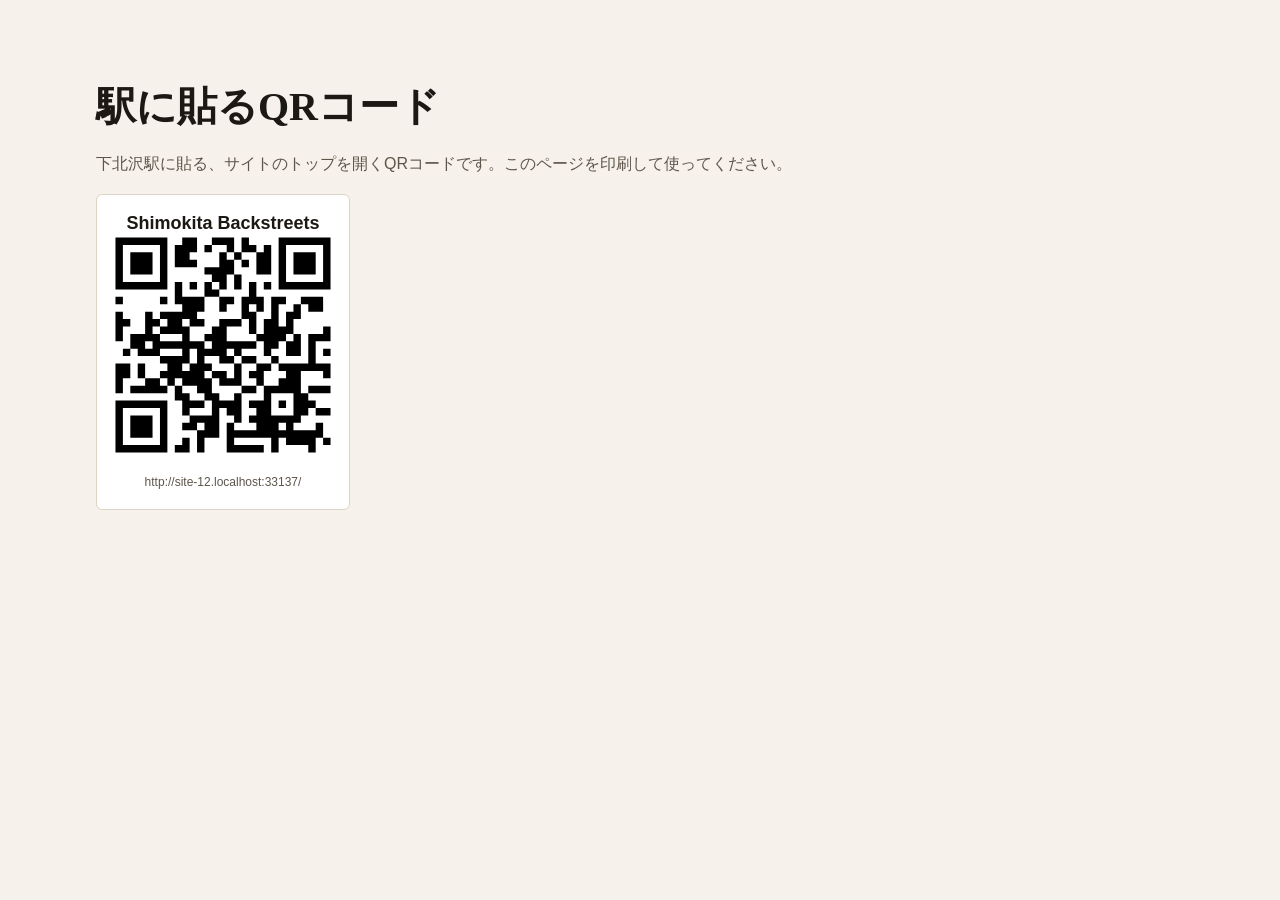
==== commit 1d756eb8: "言語を8つに増やして国旗つきのメニューにし、見出しの書体を BIZ UDP明朝 に変える - スタイル選びの「載せているのは〜」の文と、使い方の欄を外す - 繁体字中国語・タイ語・フランス語・スペイン" ====
--- a/qr.html
+++ b/qr.html
@@ -5,7 +5,7 @@
   <meta name="viewport" content="width=device-width, initial-scale=1">
   <title>駅に貼るQRコード</title>
   <meta name="robots" content="noindex">
-  <link rel="stylesheet" href="style.css?v=19">
+  <link rel="stylesheet" href="style.css?v=20">
 </head>
 <body>
   <main class="qr-page">
--- a/style.css
+++ b/style.css
@@ -12,7 +12,7 @@
   --error: #A8321E;
   --r-btn: 4px;
   --r-box: 6px;
-  --serif: "Zen Old Mincho", "Hiragino Mincho ProN", "Yu Mincho", "Songti SC", "Nanum Myeongjo", Georgia, serif;
+  --serif: "BIZ UDPMincho", "Hiragino Mincho ProN", "Yu Mincho", "Songti SC", "Nanum Myeongjo", Georgia, serif;
 }
 
 * { box-sizing: border-box; }
@@ -28,6 +28,8 @@
 }
 html:lang(ja) body { font-family: "Hiragino Sans", "Hiragino Kaku Gothic ProN", "Noto Sans JP", "Yu Gothic", sans-serif; }
 html:lang(zh) body { font-family: "PingFang SC", "Hiragino Sans GB", "Noto Sans SC", "Microsoft YaHei", sans-serif; }
+html:lang(zh-Hant) body { font-family: "PingFang TC", "Noto Sans TC", "Microsoft JhengHei", sans-serif; }
+html:lang(th) body { font-family: "Thonburi", "Noto Sans Thai", "Leelawadee UI", "Tahoma", sans-serif; }
 html:lang(ko) body { font-family: "Apple SD Gothic Neo", "Noto Sans KR", "Malgun Gothic", sans-serif; }
 
 h1, h2, h3 { line-height: 1.35; margin: 0; }
@@ -71,23 +73,70 @@
 .nav a { color: var(--on-night); text-decoration: none; font-size: 14px; }
 .nav a:hover { text-decoration: underline; text-underline-offset: 4px; }
 @media (min-width: 900px) { .nav { display: flex; } }
-.langs { display: flex; gap: 4px; }
-.langs button {
-  font: inherit;
-  font-size: 13px;
-  padding: 3px 8px;
+/* 言語の切り替え（国旗つきのメニュー） */
+.langs { position: relative; }
+.langs summary {
+  list-style: none;
+  display: flex;
+  align-items: center;
+  gap: 8px;
+  font-size: 14px;
+  padding: 5px 10px;
   border: 1px solid rgba(242, 236, 226, 0.35);
   border-radius: var(--r-btn);
+  cursor: pointer;
+}
+.langs summary::-webkit-details-marker { display: none; }
+@media (max-width: 599px) { .langs summary span { display: none; } }
+.langs summary::after {
+  content: "";
+  width: 6px;
+  height: 6px;
+  margin: -3px 2px 0 2px;
+  border-right: 1.5px solid currentColor;
+  border-bottom: 1.5px solid currentColor;
+  transform: rotate(45deg);
+}
+.langs[open] summary::after { margin-top: 3px; transform: rotate(-135deg); }
+.flag {
+  width: 20px;
+  height: 15px;
+  border-radius: 2px;
+  outline: 1px solid rgba(242, 236, 226, 0.25);
+  flex: none;
+  display: block;
+}
+.lang-list {
+  position: absolute;
+  right: 0;
+  top: calc(100% + 6px);
+  z-index: 20;
+  margin: 0;
+  padding: 6px;
+  list-style: none;
+  min-width: 190px;
+  background: var(--night);
+  border: 1px solid rgba(242, 236, 226, 0.35);
+  border-radius: var(--r-box);
+}
+.lang-list button {
+  width: 100%;
+  display: flex;
+  align-items: center;
+  gap: 10px;
+  font: inherit;
+  font-size: 15px;
+  padding: 8px 10px;
+  border: 0;
+  border-radius: var(--r-btn);
   background: transparent;
   color: var(--on-night);
+  text-align: left;
   cursor: pointer;
 }
-.langs button[aria-current="true"] {
-  background: var(--on-night);
-  border-color: var(--on-night);
-  color: var(--night);
-  font-weight: 700;
-}
+.lang-list button:hover { background: rgba(242, 236, 226, 0.12); }
+.lang-list button[aria-current="true"] { font-weight: 700; background: rgba(242, 236, 226, 0.16); }
+.langs summary:focus-visible, .lang-list button:focus-visible { outline: 2px solid var(--on-night); outline-offset: 2px; }
 
 /* ---- トップの写真（お店の写真が自動で切り替わり、上に名前を重ねる） ---- */
 .hero {
@@ -208,7 +257,7 @@
 .hero-name {
   font-family: var(--serif);
   font-size: clamp(30px, 8vw, 64px);
-  font-weight: 900;
+  font-weight: 700;
   letter-spacing: 0.06em;
   margin: 0;
   line-height: 1.2;
@@ -330,30 +379,7 @@
 .pick-bar .btn { margin: 0; }
 @media (min-width: 768px) { .pick-bar .btn { width: auto; min-width: 280px; margin-left: auto; } }
 
-/* ---- 遊び方・地図 ---- */
-.steps { padding: 56px 0 0; }
-.steps ol {
-  margin: 16px 0 0;
-  padding: 0;
-  list-style: none;
-  counter-reset: step;
-  display: grid;
-  gap: 12px;
-}
-@media (min-width: 900px) { .steps ol { grid-template-columns: 1.1fr 1fr 1.2fr; gap: 32px; } }
-.steps li {
-  counter-increment: step;
-  padding-top: 12px;
-  border-top: 2px solid var(--ink);
-}
-.steps li::before {
-  content: counter(step, decimal-leading-zero);
-  display: block;
-  font-family: var(--serif);
-  font-size: 22px;
-  font-weight: 700;
-  color: var(--accent);
-}
+/* ---- 地図 ---- */
 .map { padding: 56px 0 64px; }
 .map iframe {
   display: block;
@@ -422,7 +448,7 @@
 }
 @media (min-width: 768px) { .banner-text { padding: 40px 32px; } }
 .banner-kicker { margin: 0; font-size: 14px; letter-spacing: 0.08em; }
-.banner-title { font-family: var(--serif); font-size: clamp(28px, 6vw, 48px); font-weight: 900; }
+.banner-title { font-family: var(--serif); font-size: clamp(28px, 6vw, 48px); font-weight: 700; }
 
 .route { padding-bottom: 64px; }
 .list-count { font-weight: 700; color: var(--sub); margin: 24px 0 8px; }
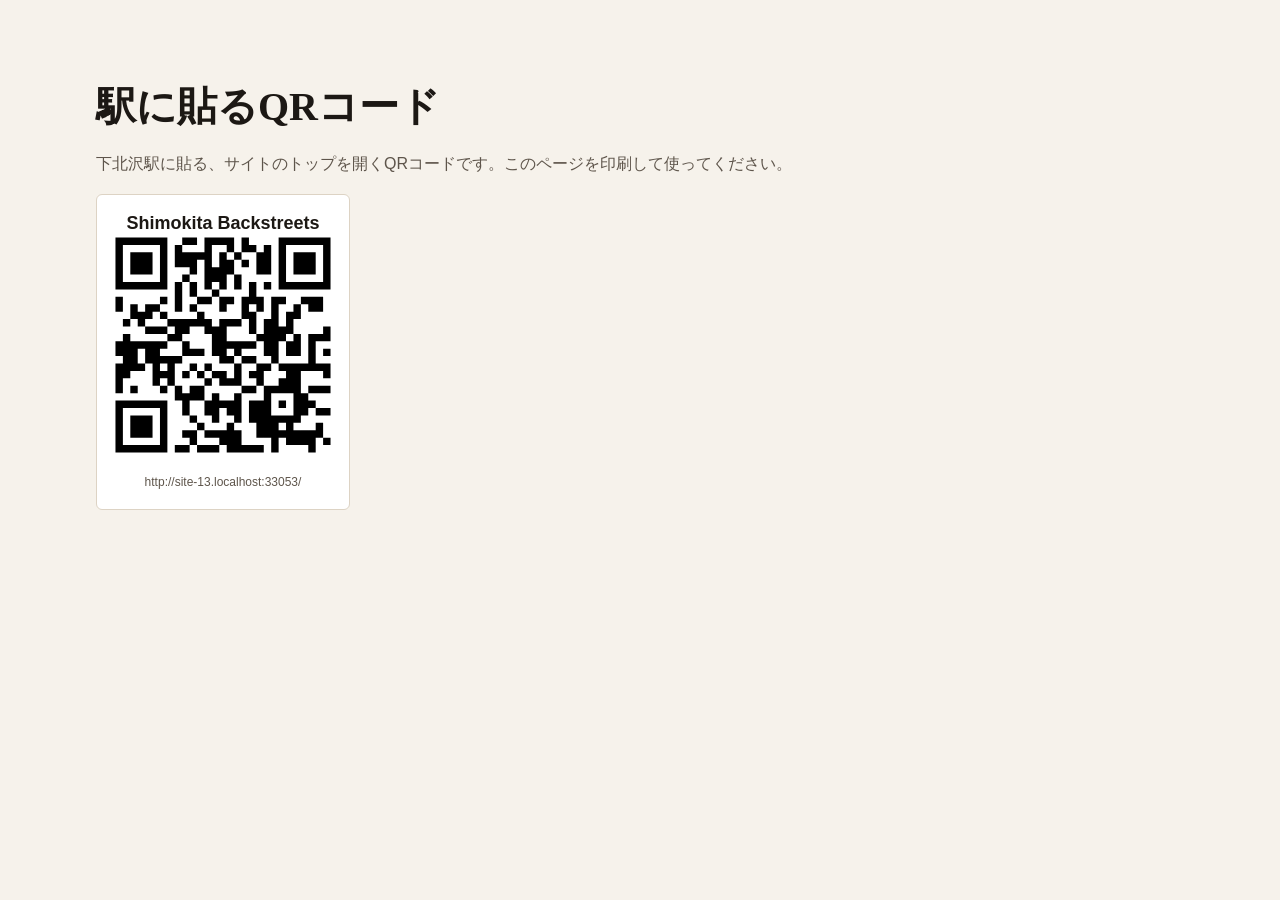
==== commit e6ad52ac: "キャッチコピーを「もう一歩奥の下北沢」にし、スタイル選びに説明の文を入れる" ====
--- a/qr.html
+++ b/qr.html
@@ -5,7 +5,7 @@
   <meta name="viewport" content="width=device-width, initial-scale=1">
   <title>駅に貼るQRコード</title>
   <meta name="robots" content="noindex">
-  <link rel="stylesheet" href="style.css?v=20">
+  <link rel="stylesheet" href="style.css?v=21">
 </head>
 <body>
   <main class="qr-page">
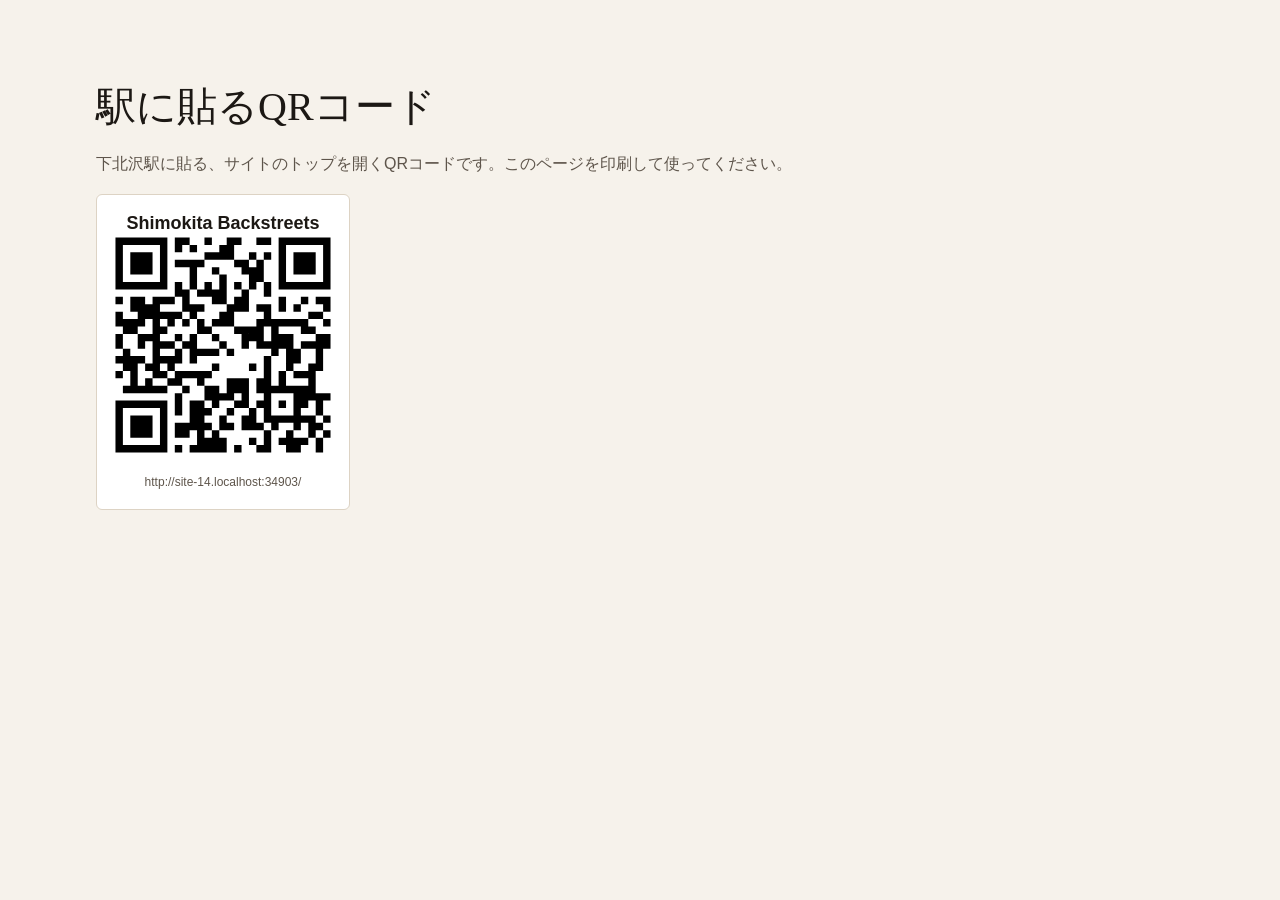
==== commit 1904b260: "明朝の見出しを標準の太さにし、「このサイトについて」から2階・地下・路地の文を外す" ====
--- a/qr.html
+++ b/qr.html
@@ -5,7 +5,7 @@
   <meta name="viewport" content="width=device-width, initial-scale=1">
   <title>駅に貼るQRコード</title>
   <meta name="robots" content="noindex">
-  <link rel="stylesheet" href="style.css?v=21">
+  <link rel="stylesheet" href="style.css?v=22">
 </head>
 <body>
   <main class="qr-page">
--- a/style.css
+++ b/style.css
@@ -62,7 +62,7 @@
 @media (min-width: 768px) { .top-in { padding: 14px 32px; } }
 .brand {
   font-family: var(--serif);
-  font-weight: 700;
+  font-weight: 400;
   font-size: 18px;
   letter-spacing: 0.04em;
   color: var(--on-night);
@@ -257,7 +257,7 @@
 .hero-name {
   font-family: var(--serif);
   font-size: clamp(30px, 8vw, 64px);
-  font-weight: 700;
+  font-weight: 400;
   letter-spacing: 0.06em;
   margin: 0;
   line-height: 1.2;
@@ -280,13 +280,13 @@
 .h-sec {
   font-family: var(--serif);
   font-size: clamp(22px, 4.5vw, 30px);
-  font-weight: 700;
+  font-weight: 400;
   letter-spacing: 0.04em;
 }
 .h-page {
   font-family: var(--serif);
   font-size: clamp(26px, 6vw, 40px);
-  font-weight: 700;
+  font-weight: 400;
   margin: 40px 0 16px;
 }
 .sub { color: var(--sub); margin: 8px 0 16px; }
@@ -300,7 +300,7 @@
 .h-group {
   font-family: var(--serif);
   font-size: 20px;
-  font-weight: 700;
+  font-weight: 400;
   padding: 0 0 8px;
   border-bottom: 2px solid var(--ink);
   width: 100%;
@@ -448,7 +448,7 @@
 }
 @media (min-width: 768px) { .banner-text { padding: 40px 32px; } }
 .banner-kicker { margin: 0; font-size: 14px; letter-spacing: 0.08em; }
-.banner-title { font-family: var(--serif); font-size: clamp(28px, 6vw, 48px); font-weight: 700; }
+.banner-title { font-family: var(--serif); font-size: clamp(28px, 6vw, 48px); font-weight: 400; }
 
 .route { padding-bottom: 64px; }
 .list-count { font-weight: 700; color: var(--sub); margin: 24px 0 8px; }
@@ -472,12 +472,12 @@
 @media (min-width: 768px) { .shop-body { padding: 28px 32px; } }
 .shop-body p { margin: 8px 0 0; }
 .shop-head { display: flex; align-items: flex-start; gap: 16px; }
-.shop-head h3 { flex: 1; min-width: 0; font-family: var(--serif); font-size: 22px; font-weight: 700; overflow-wrap: anywhere; }
+.shop-head h3 { flex: 1; min-width: 0; font-family: var(--serif); font-size: 22px; font-weight: 400; overflow-wrap: anywhere; }
 .shop-no {
   flex: none;
   font-family: var(--serif);
   font-size: 22px;
-  font-weight: 700;
+  font-weight: 400;
   color: var(--accent);
   line-height: 1.35;
 }
@@ -501,7 +501,7 @@
 .foot { background: var(--night); color: var(--on-night); font-size: 14px; }
 .foot-in { padding-top: 40px; padding-bottom: 40px; display: grid; gap: 16px; }
 @media (min-width: 768px) { .foot-in { grid-template-columns: 1fr 2fr; align-items: start; } }
-.foot-brand { font-family: var(--serif); font-size: 20px; font-weight: 700; margin: 0; }
+.foot-brand { font-family: var(--serif); font-size: 20px; font-weight: 400; margin: 0; }
 .foot-info { margin: 0; }
 .foot-info div { display: flex; gap: 16px; }
 .foot-info dt { width: 7em; flex: none; opacity: 0.7; }
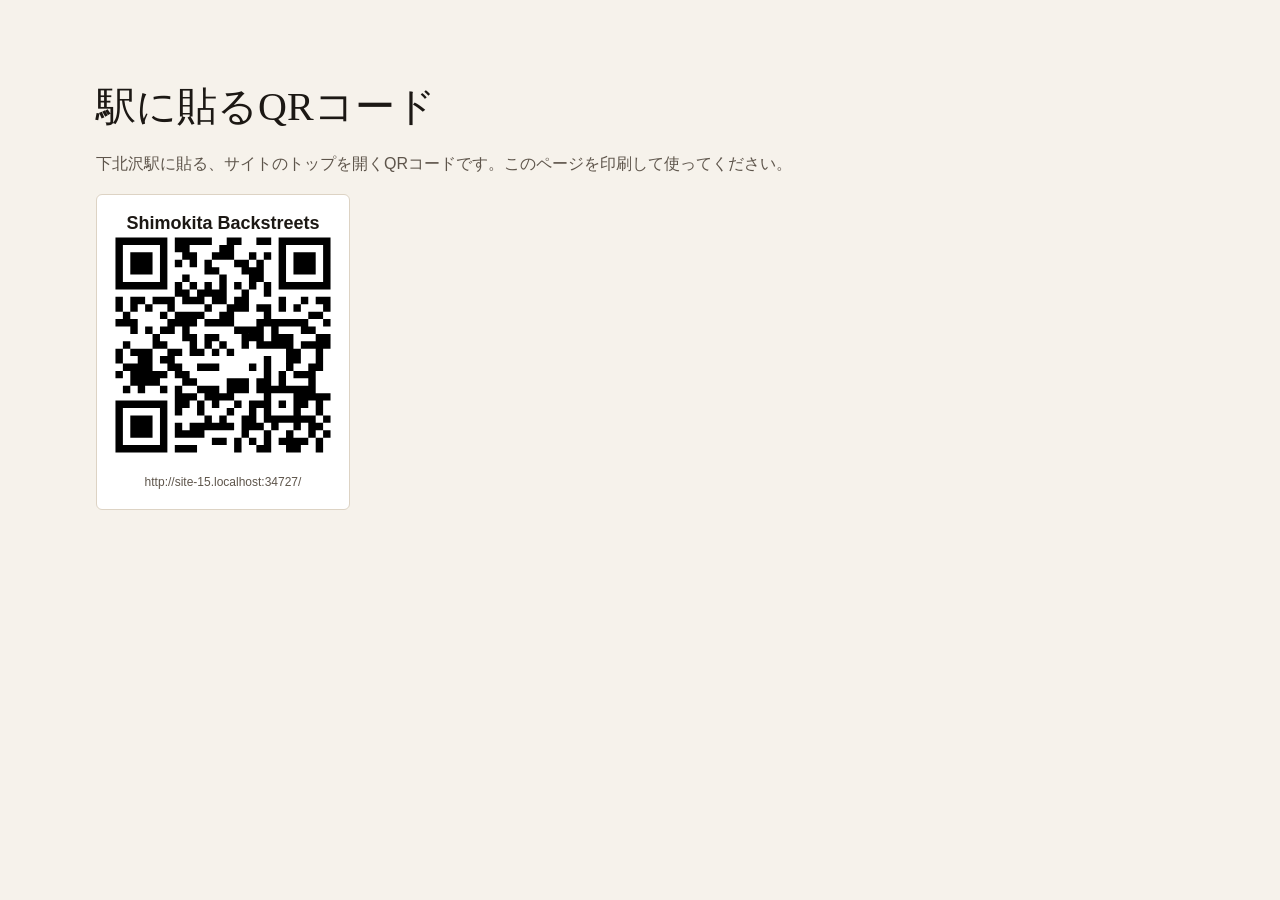
==== commit dd2ce69c: "お店のSNSと公式サイトのリンクにアイコンをつける" ====
--- a/qr.html
+++ b/qr.html
@@ -5,7 +5,7 @@
   <meta name="viewport" content="width=device-width, initial-scale=1">
   <title>駅に貼るQRコード</title>
   <meta name="robots" content="noindex">
-  <link rel="stylesheet" href="style.css?v=22">
+  <link rel="stylesheet" href="style.css?v=23">
 </head>
 <body>
   <main class="qr-page">
--- a/style.css
+++ b/style.css
@@ -421,8 +421,9 @@
   outline-offset: 2px;
 }
 .link { display: inline-block; margin-top: 8px; color: var(--accent); font-weight: 700; }
-.shop-links { display: flex; flex-wrap: wrap; gap: 4px 20px; }
-.link-sub { color: var(--ink); font-weight: 400; }
+.shop-links { display: flex; flex-wrap: wrap; align-items: center; gap: 4px 20px; }
+.link-sub { color: var(--ink); font-weight: 400; display: inline-flex; align-items: center; gap: 6px; }
+.icon { width: 16px; height: 16px; flex: none; display: block; }
 
 /* ---- 3軒の画面：選んだスタイルの写真を上に大きく出す ---- */
 .banner {
